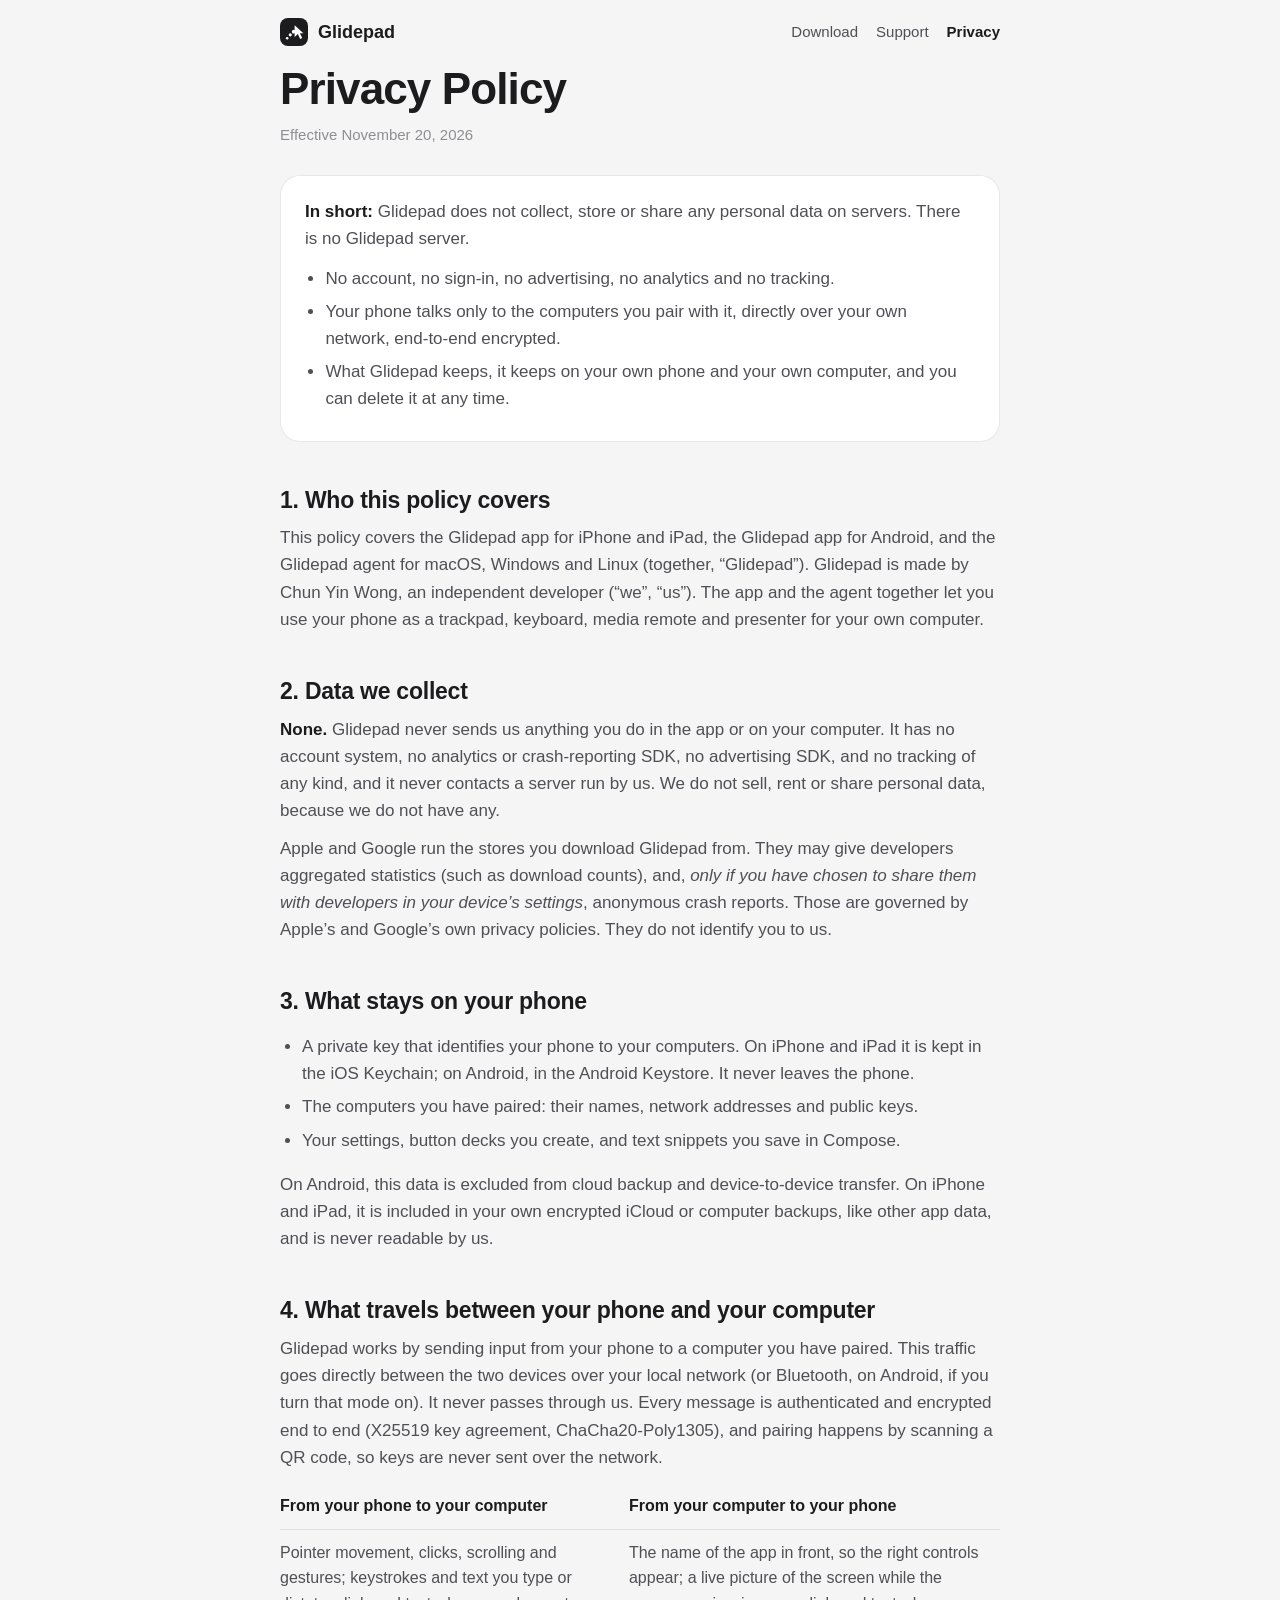
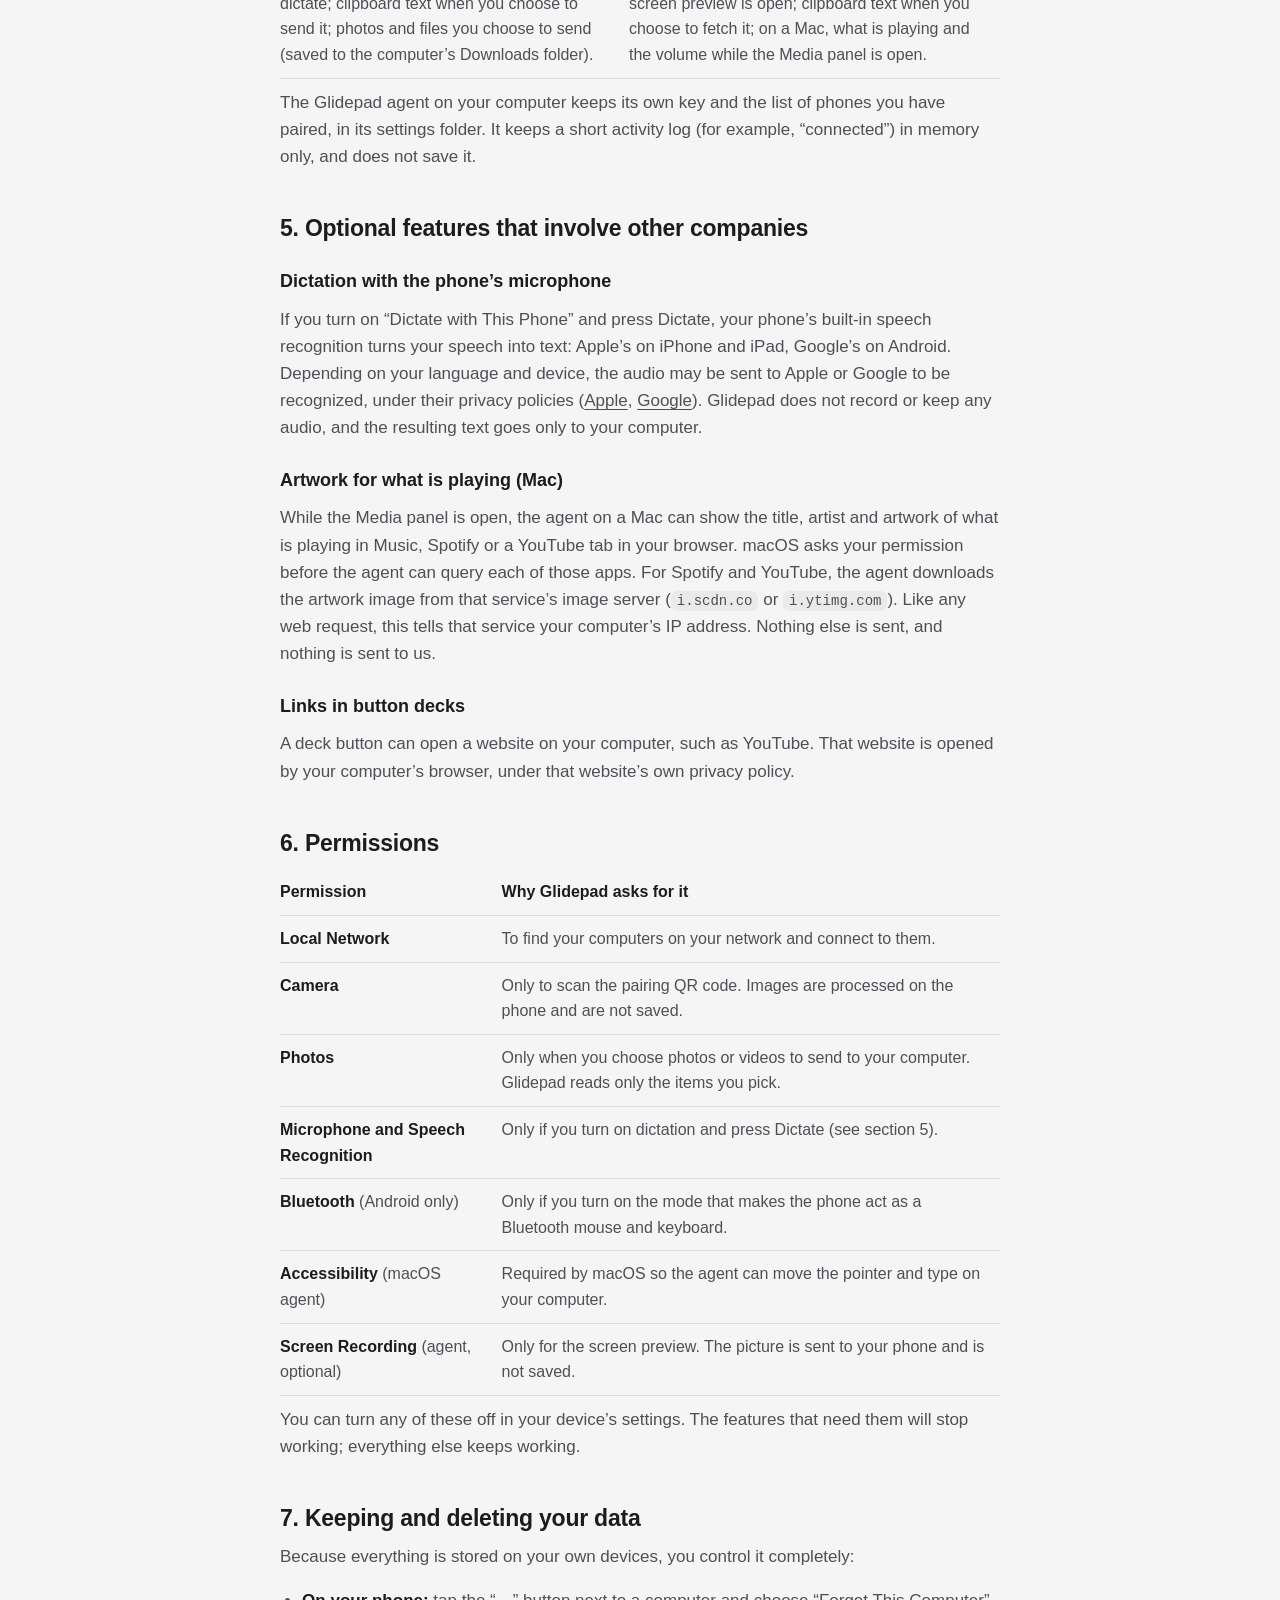
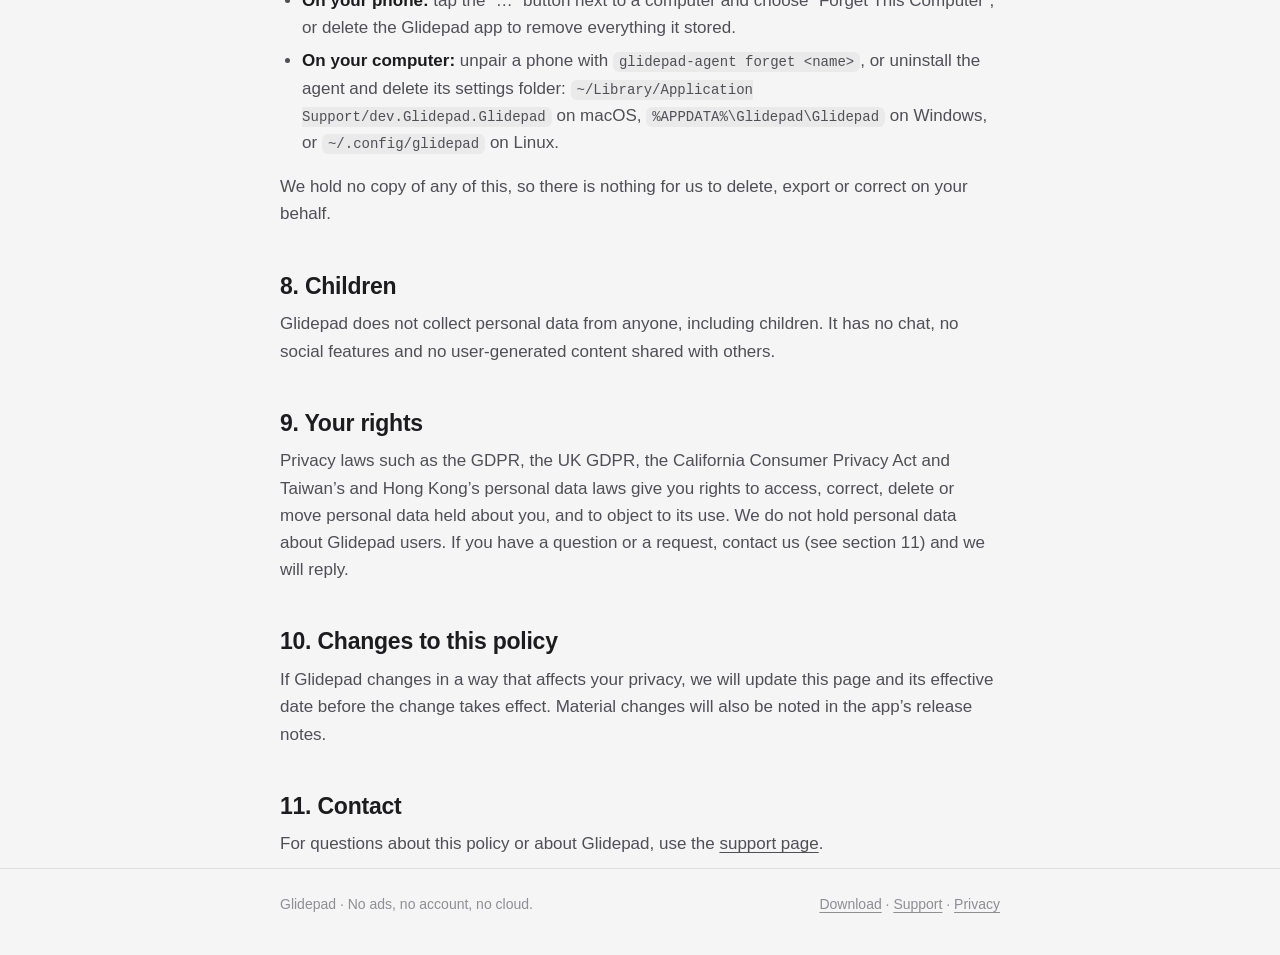
==== privacy/index.html @ 7b3f83d9 "Glidepad website: download, support and privacy pages Co-Authored-By: Claude Opus 5.5 <noreply@anthr" ====
<!doctype html>
<html lang="en">
<head>
<meta charset="utf-8">
<meta name="viewport" content="width=device-width, initial-scale=1">
<title>Glidepad Privacy Policy</title>
<meta name="description" content="Glidepad collects no personal data. This policy explains what stays on your devices, what travels between your phone and your own computer, and the few optional services involved.">
<meta name="color-scheme" content="light dark">
<link rel="icon" href="data:image/svg+xml,%3Csvg xmlns='http://www.w3.org/2000/svg' viewBox='0 0 40 40'%3E%3Crect width='40' height='40' rx='10' fill='%231c1c1e'/%3E%3Cg fill='%23fff' transform='translate(4 4)'%3E%3Ccircle cx='5' cy='26' r='2'/%3E%3Ccircle cx='10' cy='20.5' r='2.5'/%3E%3Ccircle cx='15.5' cy='15.5' r='3'/%3E%3Cpath d='M17 5v19l5.1-4.9 3.8 8 3.2-1.5-3.6-7.8H31z'/%3E%3C/g%3E%3C/svg%3E">
<link rel="stylesheet" href="../assets/doc.css">
</head>
<body>
<div class="wrap">
  <header>
    <a class="brand" href="../"><span class="mark" aria-hidden="true"><svg width="20" height="20" viewBox="0 0 32 32" fill="currentColor"><circle cx="5" cy="26" r="2"/><circle cx="10" cy="20.5" r="2.5"/><circle cx="15.5" cy="15.5" r="3"/><path d="M17 5v19l5.1-4.9 3.8 8 3.2-1.5-3.6-7.8H31z"/></svg></span>Glidepad</a>
    <nav aria-label="Site">
      <a href="../">Download</a>
      <a href="../support/">Support</a>
      <a href="./" aria-current="page">Privacy</a>
    </nav>
  </header>
</div>

<main class="wrap">
  <h1>Privacy Policy</h1>
  <p class="meta">Effective November 20, 2026</p>

  <div class="summary">
    <p><strong>In short:</strong> Glidepad does not collect, store or share any personal data on servers. There is no Glidepad server.</p>
    <ul>
      <li>No account, no sign-in, no advertising, no analytics and no tracking.</li>
      <li>Your phone talks only to the computers you pair with it, directly over your own network, end-to-end encrypted.</li>
      <li>What Glidepad keeps, it keeps on your own phone and your own computer, and you can delete it at any time.</li>
    </ul>
  </div>

  <h2>1. Who this policy covers</h2>
  <p>This policy covers the Glidepad app for iPhone and iPad, the Glidepad app for Android, and the Glidepad agent for macOS, Windows and Linux (together, “Glidepad”). Glidepad is made by Chun Yin Wong, an independent developer (“we”, “us”). The app and the agent together let you use your phone as a trackpad, keyboard, media remote and presenter for your own computer.</p>

  <h2>2. Data we collect</h2>
  <p><strong>None.</strong> Glidepad never sends us anything you do in the app or on your computer. It has no account system, no analytics or crash-reporting SDK, no advertising SDK, and no tracking of any kind, and it never contacts a server run by us. We do not sell, rent or share personal data, because we do not have any.</p>
  <p>Apple and Google run the stores you download Glidepad from. They may give developers aggregated statistics (such as download counts), and, <em>only if you have chosen to share them with developers in your device’s settings</em>, anonymous crash reports. Those are governed by Apple’s and Google’s own privacy policies. They do not identify you to us.</p>

  <h2>3. What stays on your phone</h2>
  <ul>
    <li>A private key that identifies your phone to your computers. On iPhone and iPad it is kept in the iOS Keychain; on Android, in the Android Keystore. It never leaves the phone.</li>
    <li>The computers you have paired: their names, network addresses and public keys.</li>
    <li>Your settings, button decks you create, and text snippets you save in Compose.</li>
  </ul>
  <p>On Android, this data is excluded from cloud backup and device-to-device transfer. On iPhone and iPad, it is included in your own encrypted iCloud or computer backups, like other app data, and is never readable by us.</p>

  <h2>4. What travels between your phone and your computer</h2>
  <p>Glidepad works by sending input from your phone to a computer you have paired. This traffic goes directly between the two devices over your local network (or Bluetooth, on Android, if you turn that mode on). It never passes through us. Every message is authenticated and encrypted end to end (X25519 key agreement, ChaCha20-Poly1305), and pairing happens by scanning a QR code, so keys are never sent over the network.</p>
  <table class="table">
    <thead><tr><th>From your phone to your computer</th><th>From your computer to your phone</th></tr></thead>
    <tbody>
      <tr>
        <td>Pointer movement, clicks, scrolling and gestures; keystrokes and text you type or dictate; clipboard text when you choose to send it; photos and files you choose to send (saved to the computer’s Downloads folder).</td>
        <td>The name of the app in front, so the right controls appear; a live picture of the screen while the screen preview is open; clipboard text when you choose to fetch it; on a Mac, what is playing and the volume while the Media panel is open.</td>
      </tr>
    </tbody>
  </table>
  <p>The Glidepad agent on your computer keeps its own key and the list of phones you have paired, in its settings folder. It keeps a short activity log (for example, “connected”) in memory only, and does not save it.</p>

  <h2>5. Optional features that involve other companies</h2>
  <h3>Dictation with the phone’s microphone</h3>
  <p>If you turn on “Dictate with This Phone” and press Dictate, your phone’s built-in speech recognition turns your speech into text: Apple’s on iPhone and iPad, Google’s on Android. Depending on your language and device, the audio may be sent to Apple or Google to be recognized, under their privacy policies (<a href="https://www.apple.com/legal/privacy/">Apple</a>, <a href="https://policies.google.com/privacy">Google</a>). Glidepad does not record or keep any audio, and the resulting text goes only to your computer.</p>
  <h3>Artwork for what is playing (Mac)</h3>
  <p>While the Media panel is open, the agent on a Mac can show the title, artist and artwork of what is playing in Music, Spotify or a YouTube tab in your browser. macOS asks your permission before the agent can query each of those apps. For Spotify and YouTube, the agent downloads the artwork image from that service’s image server (<code>i.scdn.co</code> or <code>i.ytimg.com</code>). Like any web request, this tells that service your computer’s IP address. Nothing else is sent, and nothing is sent to us.</p>
  <h3>Links in button decks</h3>
  <p>A deck button can open a website on your computer, such as YouTube. That website is opened by your computer’s browser, under that website’s own privacy policy.</p>

  <h2>6. Permissions</h2>
  <table class="table">
    <thead><tr><th>Permission</th><th>Why Glidepad asks for it</th></tr></thead>
    <tbody>
      <tr><td><b>Local Network</b></td><td>To find your computers on your network and connect to them.</td></tr>
      <tr><td><b>Camera</b></td><td>Only to scan the pairing QR code. Images are processed on the phone and are not saved.</td></tr>
      <tr><td><b>Photos</b></td><td>Only when you choose photos or videos to send to your computer. Glidepad reads only the items you pick.</td></tr>
      <tr><td><b>Microphone and Speech Recognition</b></td><td>Only if you turn on dictation and press Dictate (see section 5).</td></tr>
      <tr><td><b>Bluetooth</b> (Android only)</td><td>Only if you turn on the mode that makes the phone act as a Bluetooth mouse and keyboard.</td></tr>
      <tr><td><b>Accessibility</b> (macOS agent)</td><td>Required by macOS so the agent can move the pointer and type on your computer.</td></tr>
      <tr><td><b>Screen Recording</b> (agent, optional)</td><td>Only for the screen preview. The picture is sent to your phone and is not saved.</td></tr>
    </tbody>
  </table>
  <p>You can turn any of these off in your device’s settings. The features that need them will stop working; everything else keeps working.</p>

  <h2>7. Keeping and deleting your data</h2>
  <p>Because everything is stored on your own devices, you control it completely:</p>
  <ul>
    <li><b>On your phone:</b> tap the “…” button next to a computer and choose “Forget This Computer”, or delete the Glidepad app to remove everything it stored.</li>
    <li><b>On your computer:</b> unpair a phone with <code>glidepad-agent forget &lt;name&gt;</code>, or uninstall the agent and delete its settings folder: <code>~/Library/Application Support/dev.Glidepad.Glidepad</code> on macOS, <code>%APPDATA%\Glidepad\Glidepad</code> on Windows, or <code>~/.config/glidepad</code> on Linux.</li>
  </ul>
  <p>We hold no copy of any of this, so there is nothing for us to delete, export or correct on your behalf.</p>

  <h2>8. Children</h2>
  <p>Glidepad does not collect personal data from anyone, including children. It has no chat, no social features and no user-generated content shared with others.</p>

  <h2>9. Your rights</h2>
  <p>Privacy laws such as the GDPR, the UK GDPR, the California Consumer Privacy Act and Taiwan’s and Hong Kong’s personal data laws give you rights to access, correct, delete or move personal data held about you, and to object to its use. We do not hold personal data about Glidepad users. If you have a question or a request, contact us (see section 11) and we will reply.</p>

  <h2>10. Changes to this policy</h2>
  <p>If Glidepad changes in a way that affects your privacy, we will update this page and its effective date before the change takes effect. Material changes will also be noted in the app’s release notes.</p>

  <h2>11. Contact</h2>
  <p>For questions about this policy or about Glidepad, use the <a href="../support/">support page</a>.</p>
</main>

<footer>
  <div class="wrap">
    <span>Glidepad · No ads, no account, no cloud.</span>
    <span><a href="../">Download</a> · <a href="../support/">Support</a> · <a href="./">Privacy</a></span>
  </div>
</footer>
</body>
</html>
---- assets/doc.css ----
:root {
  --bg: #f5f5f6; --surface: #ffffff; --ink: #1c1c1e; --ink-2: #4f4f55; --ink-3: #8e8e93;
  --line: rgba(0,0,0,.09); --fill: rgba(0,0,0,.045); --accent: #1c1c1e; --on-accent: #ffffff;
}
@media (prefers-color-scheme: dark) {
  :root {
    --bg: #0b0b0c; --surface: #17171a; --ink: #f4f4f5; --ink-2: #b4b4bb; --ink-3: #77777e;
    --line: rgba(255,255,255,.11); --fill: rgba(255,255,255,.07); --accent: #f4f4f5; --on-accent: #111113;
  }
}
* { box-sizing: border-box; }
html { -webkit-text-size-adjust: 100%; }
body {
  margin: 0; background: var(--bg); color: var(--ink);
  font: 17px/1.6 -apple-system, BlinkMacSystemFont, "SF Pro Text", "Segoe UI", Roboto, sans-serif;
  -webkit-font-smoothing: antialiased;
}
a { color: inherit; text-underline-offset: 3px; }
.wrap { max-width: 760px; margin: 0 auto; padding: 0 20px; }
header { display: flex; align-items: center; justify-content: space-between; gap: 16px; padding: 18px 0; }
.brand { display: flex; align-items: center; gap: 10px; font-weight: 650; font-size: 18px; text-decoration: none; }
.mark { width: 28px; height: 28px; border-radius: 8px; background: var(--accent); color: var(--on-accent); display: grid; place-items: center; }
nav { display: flex; gap: 18px; font-size: 15px; color: var(--ink-2); }
nav a { text-decoration: none; }
nav a[aria-current="page"] { color: var(--ink); font-weight: 600; }
main { padding: 28px 0 64px; }
h1 { font-size: clamp(32px, 5vw, 44px); line-height: 1.1; letter-spacing: -.02em; margin: 0; }
.meta { margin-top: 10px; color: var(--ink-3); font-size: 15px; }
.summary { margin-top: 28px; background: var(--surface); border: 1px solid var(--line); border-radius: 20px; padding: 22px 24px; }
.summary p { margin: 0; }
.summary ul { margin: 12px 0 0; padding-left: 1.2em; }
h2 { font-size: 23px; letter-spacing: -.01em; margin: 44px 0 10px; line-height: 1.25; }
h3 { font-size: 18px; margin: 24px 0 6px; }
p, li { color: var(--ink-2); }
p { margin: 10px 0; }
ul, ol { padding-left: 1.3em; }
li { margin: 6px 0; }
strong, b { color: var(--ink); }
.table { width: 100%; border-collapse: collapse; margin-top: 12px; font-size: 16px; }
.table th, .table td { text-align: left; vertical-align: top; padding: 10px 12px 10px 0; border-bottom: 1px solid var(--line); }
.table th { color: var(--ink); font-weight: 600; }
.table td { color: var(--ink-2); }
code { font: 14px ui-monospace, "SF Mono", Menlo, Consolas, monospace; background: var(--fill); border-radius: 6px; padding: 2px 6px; overflow-wrap: anywhere; }
.card { background: var(--surface); border: 1px solid var(--line); border-radius: 20px; padding: 20px 22px; margin-top: 14px; }
.card h3 { margin-top: 0; }
.btn { display: inline-flex; align-items: center; min-height: 48px; padding: 0 22px; border-radius: 999px; background: var(--accent); color: var(--on-accent); font-weight: 600; text-decoration: none; margin-top: 8px; }
footer { border-top: 1px solid var(--line); padding: 24px 0 40px; color: var(--ink-3); font-size: 14px; }
footer .wrap { display: flex; flex-wrap: wrap; gap: 8px 20px; justify-content: space-between; }
@media (max-width: 560px) {
  .table, .table tbody, .table tr, .table td, .table th { display: block; width: 100%; }
  .table thead { display: none; }
  .table tr { border-bottom: 1px solid var(--line); padding: 8px 0; }
  .table td, .table th { border: 0; padding: 2px 0; }
  nav { gap: 14px; }
}
:focus-visible { outline: 2px solid var(--ink); outline-offset: 3px; }
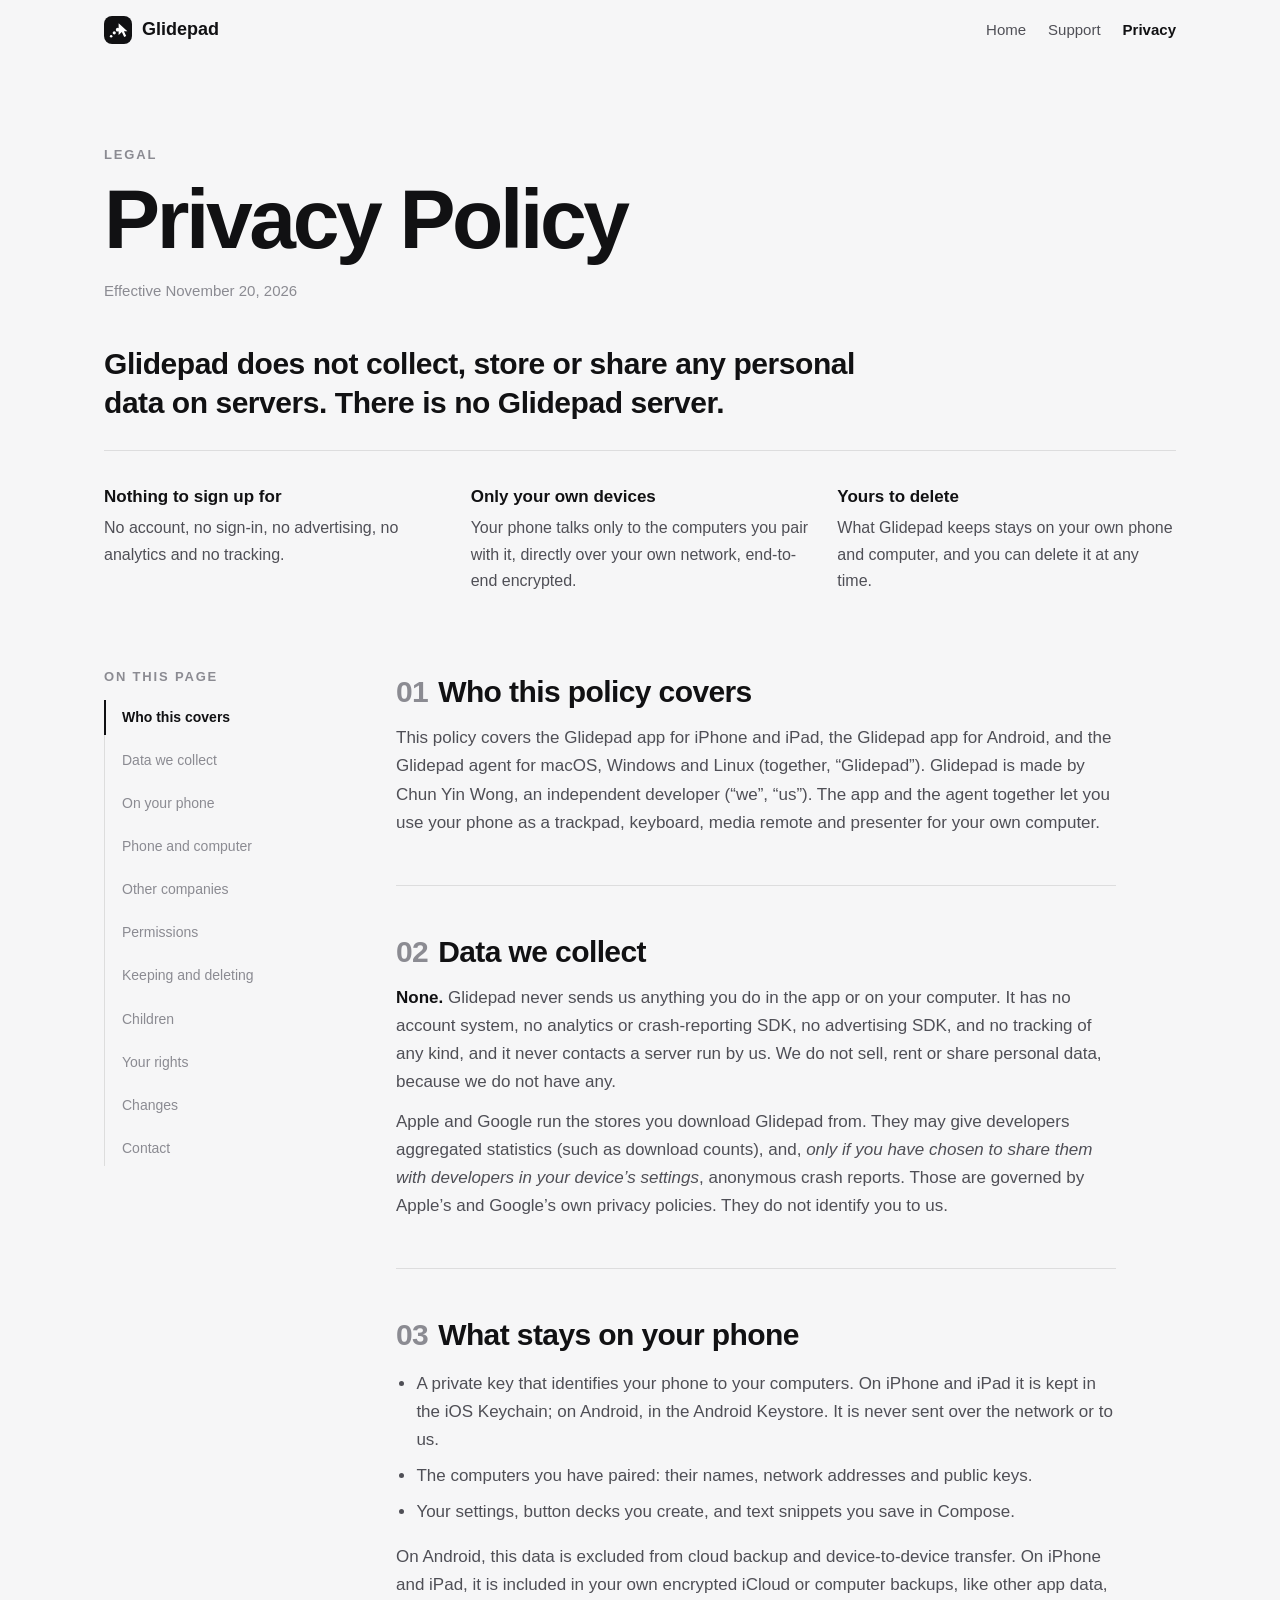
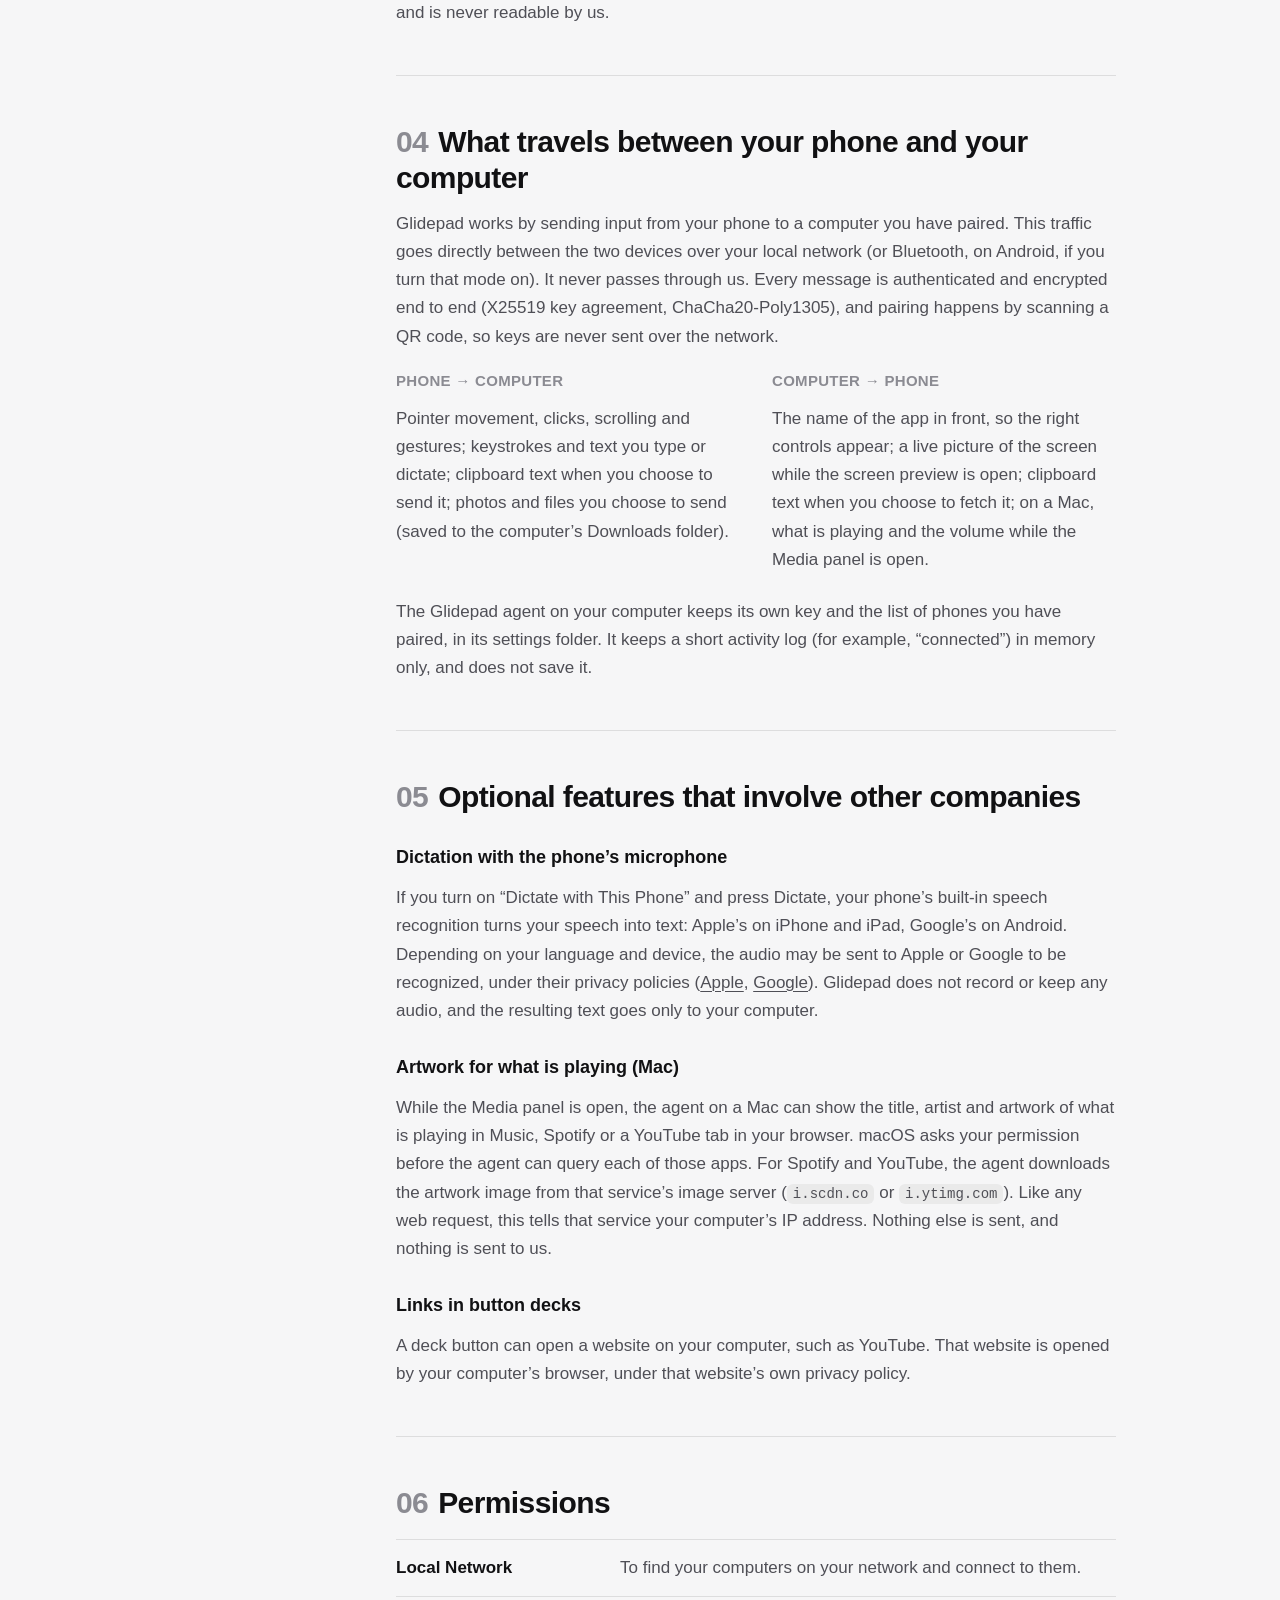
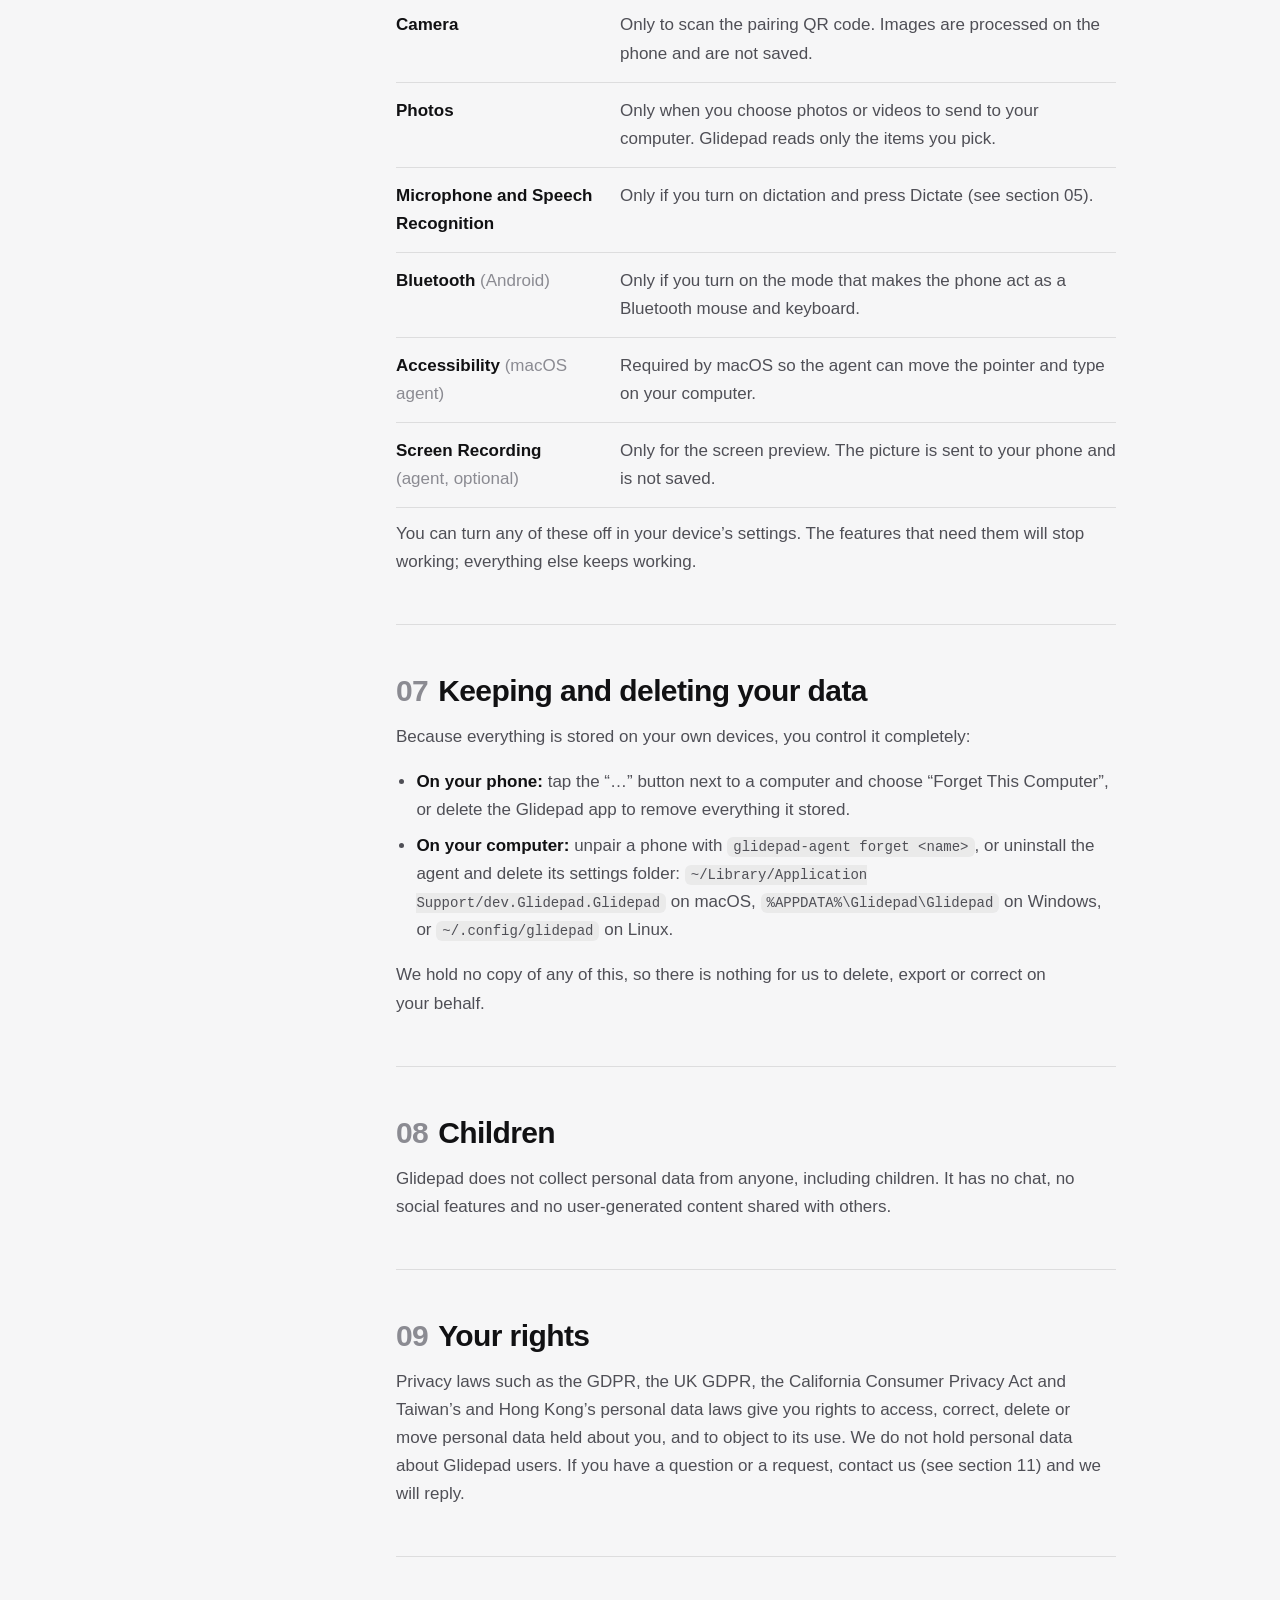
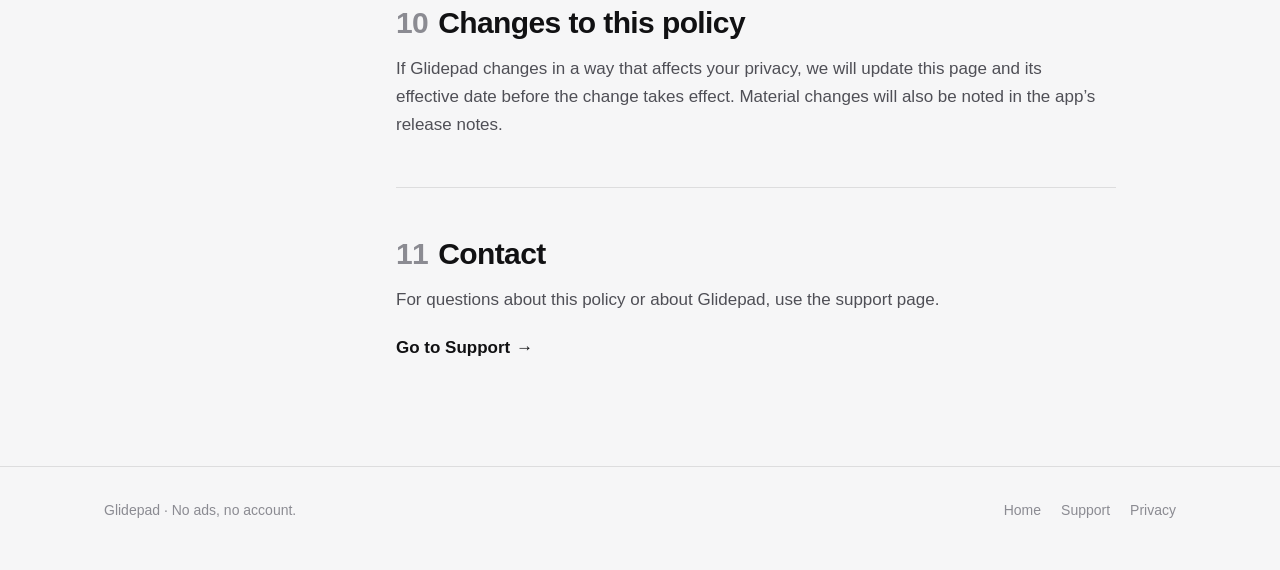
==== commit 087e45c8: "Redesign: scroll story, frameless layout, better help - Home: the phone rises and tilts as the hero " ====
--- a/privacy/index.html
+++ b/privacy/index.html
@@ -8,108 +8,153 @@
 <meta name="color-scheme" content="light dark">
 <link rel="icon" href="data:image/svg+xml,%3Csvg xmlns='http://www.w3.org/2000/svg' viewBox='0 0 40 40'%3E%3Crect width='40' height='40' rx='10' fill='%231c1c1e'/%3E%3Cg fill='%23fff' transform='translate(4 4)'%3E%3Ccircle cx='5' cy='26' r='2'/%3E%3Ccircle cx='10' cy='20.5' r='2.5'/%3E%3Ccircle cx='15.5' cy='15.5' r='3'/%3E%3Cpath d='M17 5v19l5.1-4.9 3.8 8 3.2-1.5-3.6-7.8H31z'/%3E%3C/g%3E%3C/svg%3E">
 <link rel="stylesheet" href="../assets/doc.css">
+<script>document.documentElement.classList.add('js')</script>
+<script src="../assets/doc.js" defer></script>
 </head>
 <body>
-<div class="wrap">
-  <header>
+<header class="top">
+  <div class="wrap">
     <a class="brand" href="../"><span class="mark" aria-hidden="true"><svg width="20" height="20" viewBox="0 0 32 32" fill="currentColor"><circle cx="5" cy="26" r="2"/><circle cx="10" cy="20.5" r="2.5"/><circle cx="15.5" cy="15.5" r="3"/><path d="M17 5v19l5.1-4.9 3.8 8 3.2-1.5-3.6-7.8H31z"/></svg></span>Glidepad</a>
     <nav aria-label="Site">
-      <a href="../">Download</a>
+      <a href="../">Home</a>
       <a href="../support/">Support</a>
       <a href="./" aria-current="page">Privacy</a>
     </nav>
-  </header>
-</div>
+  </div>
+  <span class="progress" aria-hidden="true"></span>
+</header>
 
 <main class="wrap">
-  <h1>Privacy Policy</h1>
-  <p class="meta">Effective November 20, 2026</p>
-
-  <div class="summary">
-    <p><strong>In short:</strong> Glidepad does not collect, store or share any personal data on servers. There is no Glidepad server.</p>
-    <ul>
-      <li>No account, no sign-in, no advertising, no analytics and no tracking.</li>
-      <li>Your phone talks only to the computers you pair with it, directly over your own network, end-to-end encrypted.</li>
-      <li>What Glidepad keeps, it keeps on your own phone and your own computer, and you can delete it at any time.</li>
+  <div class="head">
+    <p class="kicker reveal">Legal</p>
+    <h1 class="reveal" style="--d:.06s">Privacy Policy</h1>
+    <p class="meta reveal" style="--d:.12s">Effective November 20, 2026</p>
+    <p class="lead reveal" style="--d:.18s">Glidepad does not collect, store or share any personal data on servers. There is no Glidepad server.</p>
+    <ul class="points reveal" style="--d:.24s">
+      <li><b>Nothing to sign up for</b>No account, no sign-in, no advertising, no analytics and no tracking.</li>
+      <li><b>Only your own devices</b>Your phone talks only to the computers you pair with it, directly over your own network, end-to-end encrypted.</li>
+      <li><b>Yours to delete</b>What Glidepad keeps stays on your own phone and computer, and you can delete it at any time.</li>
     </ul>
   </div>
 
-  <h2>1. Who this policy covers</h2>
-  <p>This policy covers the Glidepad app for iPhone and iPad, the Glidepad app for Android, and the Glidepad agent for macOS, Windows and Linux (together, “Glidepad”). Glidepad is made by Chun Yin Wong, an independent developer (“we”, “us”). The app and the agent together let you use your phone as a trackpad, keyboard, media remote and presenter for your own computer.</p>
+  <div class="layout">
+    <nav class="toc" aria-label="On this page">
+      <p class="kicker">On this page</p>
+      <ol>
+        <li><a href="#scope">Who this covers</a></li>
+        <li><a href="#collect">Data we collect</a></li>
+        <li><a href="#phone">On your phone</a></li>
+        <li><a href="#between">Phone and computer</a></li>
+        <li><a href="#others">Other companies</a></li>
+        <li><a href="#permissions">Permissions</a></li>
+        <li><a href="#delete">Keeping and deleting</a></li>
+        <li><a href="#children">Children</a></li>
+        <li><a href="#rights">Your rights</a></li>
+        <li><a href="#changes">Changes</a></li>
+        <li><a href="#contact">Contact</a></li>
+      </ol>
+    </nav>
 
-  <h2>2. Data we collect</h2>
-  <p><strong>None.</strong> Glidepad never sends us anything you do in the app or on your computer. It has no account system, no analytics or crash-reporting SDK, no advertising SDK, and no tracking of any kind, and it never contacts a server run by us. We do not sell, rent or share personal data, because we do not have any.</p>
-  <p>Apple and Google run the stores you download Glidepad from. They may give developers aggregated statistics (such as download counts), and, <em>only if you have chosen to share them with developers in your device’s settings</em>, anonymous crash reports. Those are governed by Apple’s and Google’s own privacy policies. They do not identify you to us.</p>
+    <article>
+      <section id="scope">
+        <h2><span class="n">01</span>Who this policy covers</h2>
+        <p>This policy covers the Glidepad app for iPhone and iPad, the Glidepad app for Android, and the Glidepad agent for macOS, Windows and Linux (together, “Glidepad”). Glidepad is made by Chun Yin Wong, an independent developer (“we”, “us”). The app and the agent together let you use your phone as a trackpad, keyboard, media remote and presenter for your own computer.</p>
+      </section>
 
-  <h2>3. What stays on your phone</h2>
-  <ul>
-    <li>A private key that identifies your phone to your computers. On iPhone and iPad it is kept in the iOS Keychain; on Android, in the Android Keystore. It never leaves the phone.</li>
-    <li>The computers you have paired: their names, network addresses and public keys.</li>
-    <li>Your settings, button decks you create, and text snippets you save in Compose.</li>
-  </ul>
-  <p>On Android, this data is excluded from cloud backup and device-to-device transfer. On iPhone and iPad, it is included in your own encrypted iCloud or computer backups, like other app data, and is never readable by us.</p>
+      <section id="collect">
+        <h2><span class="n">02</span>Data we collect</h2>
+        <p><strong>None.</strong> Glidepad never sends us anything you do in the app or on your computer. It has no account system, no analytics or crash-reporting SDK, no advertising SDK, and no tracking of any kind, and it never contacts a server run by us. We do not sell, rent or share personal data, because we do not have any.</p>
+        <p>Apple and Google run the stores you download Glidepad from. They may give developers aggregated statistics (such as download counts), and, <em>only if you have chosen to share them with developers in your device’s settings</em>, anonymous crash reports. Those are governed by Apple’s and Google’s own privacy policies. They do not identify you to us.</p>
+      </section>
 
-  <h2>4. What travels between your phone and your computer</h2>
-  <p>Glidepad works by sending input from your phone to a computer you have paired. This traffic goes directly between the two devices over your local network (or Bluetooth, on Android, if you turn that mode on). It never passes through us. Every message is authenticated and encrypted end to end (X25519 key agreement, ChaCha20-Poly1305), and pairing happens by scanning a QR code, so keys are never sent over the network.</p>
-  <table class="table">
-    <thead><tr><th>From your phone to your computer</th><th>From your computer to your phone</th></tr></thead>
-    <tbody>
-      <tr>
-        <td>Pointer movement, clicks, scrolling and gestures; keystrokes and text you type or dictate; clipboard text when you choose to send it; photos and files you choose to send (saved to the computer’s Downloads folder).</td>
-        <td>The name of the app in front, so the right controls appear; a live picture of the screen while the screen preview is open; clipboard text when you choose to fetch it; on a Mac, what is playing and the volume while the Media panel is open.</td>
-      </tr>
-    </tbody>
-  </table>
-  <p>The Glidepad agent on your computer keeps its own key and the list of phones you have paired, in its settings folder. It keeps a short activity log (for example, “connected”) in memory only, and does not save it.</p>
+      <section id="phone">
+        <h2><span class="n">03</span>What stays on your phone</h2>
+        <ul>
+          <li>A private key that identifies your phone to your computers. On iPhone and iPad it is kept in the iOS Keychain; on Android, in the Android Keystore. It is never sent over the network or to us.</li>
+          <li>The computers you have paired: their names, network addresses and public keys.</li>
+          <li>Your settings, button decks you create, and text snippets you save in Compose.</li>
+        </ul>
+        <p>On Android, this data is excluded from cloud backup and device-to-device transfer. On iPhone and iPad, it is included in your own encrypted iCloud or computer backups, like other app data, and is never readable by us.</p>
+      </section>
 
-  <h2>5. Optional features that involve other companies</h2>
-  <h3>Dictation with the phone’s microphone</h3>
-  <p>If you turn on “Dictate with This Phone” and press Dictate, your phone’s built-in speech recognition turns your speech into text: Apple’s on iPhone and iPad, Google’s on Android. Depending on your language and device, the audio may be sent to Apple or Google to be recognized, under their privacy policies (<a href="https://www.apple.com/legal/privacy/">Apple</a>, <a href="https://policies.google.com/privacy">Google</a>). Glidepad does not record or keep any audio, and the resulting text goes only to your computer.</p>
-  <h3>Artwork for what is playing (Mac)</h3>
-  <p>While the Media panel is open, the agent on a Mac can show the title, artist and artwork of what is playing in Music, Spotify or a YouTube tab in your browser. macOS asks your permission before the agent can query each of those apps. For Spotify and YouTube, the agent downloads the artwork image from that service’s image server (<code>i.scdn.co</code> or <code>i.ytimg.com</code>). Like any web request, this tells that service your computer’s IP address. Nothing else is sent, and nothing is sent to us.</p>
-  <h3>Links in button decks</h3>
-  <p>A deck button can open a website on your computer, such as YouTube. That website is opened by your computer’s browser, under that website’s own privacy policy.</p>
+      <section id="between">
+        <h2><span class="n">04</span>What travels between your phone and your computer</h2>
+        <p>Glidepad works by sending input from your phone to a computer you have paired. This traffic goes directly between the two devices over your local network (or Bluetooth, on Android, if you turn that mode on). It never passes through us. Every message is authenticated and encrypted end to end (X25519 key agreement, ChaCha20-Poly1305), and pairing happens by scanning a QR code, so keys are never sent over the network.</p>
+        <div class="split">
+          <div>
+            <h3>Phone → computer</h3>
+            <p>Pointer movement, clicks, scrolling and gestures; keystrokes and text you type or dictate; clipboard text when you choose to send it; photos and files you choose to send (saved to the computer’s Downloads folder).</p>
+          </div>
+          <div>
+            <h3>Computer → phone</h3>
+            <p>The name of the app in front, so the right controls appear; a live picture of the screen while the screen preview is open; clipboard text when you choose to fetch it; on a Mac, what is playing and the volume while the Media panel is open.</p>
+          </div>
+        </div>
+        <p>The Glidepad agent on your computer keeps its own key and the list of phones you have paired, in its settings folder. It keeps a short activity log (for example, “connected”) in memory only, and does not save it.</p>
+      </section>
 
-  <h2>6. Permissions</h2>
-  <table class="table">
-    <thead><tr><th>Permission</th><th>Why Glidepad asks for it</th></tr></thead>
-    <tbody>
-      <tr><td><b>Local Network</b></td><td>To find your computers on your network and connect to them.</td></tr>
-      <tr><td><b>Camera</b></td><td>Only to scan the pairing QR code. Images are processed on the phone and are not saved.</td></tr>
-      <tr><td><b>Photos</b></td><td>Only when you choose photos or videos to send to your computer. Glidepad reads only the items you pick.</td></tr>
-      <tr><td><b>Microphone and Speech Recognition</b></td><td>Only if you turn on dictation and press Dictate (see section 5).</td></tr>
-      <tr><td><b>Bluetooth</b> (Android only)</td><td>Only if you turn on the mode that makes the phone act as a Bluetooth mouse and keyboard.</td></tr>
-      <tr><td><b>Accessibility</b> (macOS agent)</td><td>Required by macOS so the agent can move the pointer and type on your computer.</td></tr>
-      <tr><td><b>Screen Recording</b> (agent, optional)</td><td>Only for the screen preview. The picture is sent to your phone and is not saved.</td></tr>
-    </tbody>
-  </table>
-  <p>You can turn any of these off in your device’s settings. The features that need them will stop working; everything else keeps working.</p>
+      <section id="others">
+        <h2><span class="n">05</span>Optional features that involve other companies</h2>
+        <h3>Dictation with the phone’s microphone</h3>
+        <p>If you turn on “Dictate with This Phone” and press Dictate, your phone’s built-in speech recognition turns your speech into text: Apple’s on iPhone and iPad, Google’s on Android. Depending on your language and device, the audio may be sent to Apple or Google to be recognized, under their privacy policies (<a href="https://www.apple.com/legal/privacy/">Apple</a>, <a href="https://policies.google.com/privacy">Google</a>). Glidepad does not record or keep any audio, and the resulting text goes only to your computer.</p>
+        <h3>Artwork for what is playing (Mac)</h3>
+        <p>While the Media panel is open, the agent on a Mac can show the title, artist and artwork of what is playing in Music, Spotify or a YouTube tab in your browser. macOS asks your permission before the agent can query each of those apps. For Spotify and YouTube, the agent downloads the artwork image from that service’s image server (<code>i.scdn.co</code> or <code>i.ytimg.com</code>). Like any web request, this tells that service your computer’s IP address. Nothing else is sent, and nothing is sent to us.</p>
+        <h3>Links in button decks</h3>
+        <p>A deck button can open a website on your computer, such as YouTube. That website is opened by your computer’s browser, under that website’s own privacy policy.</p>
+      </section>
 
-  <h2>7. Keeping and deleting your data</h2>
-  <p>Because everything is stored on your own devices, you control it completely:</p>
-  <ul>
-    <li><b>On your phone:</b> tap the “…” button next to a computer and choose “Forget This Computer”, or delete the Glidepad app to remove everything it stored.</li>
-    <li><b>On your computer:</b> unpair a phone with <code>glidepad-agent forget &lt;name&gt;</code>, or uninstall the agent and delete its settings folder: <code>~/Library/Application Support/dev.Glidepad.Glidepad</code> on macOS, <code>%APPDATA%\Glidepad\Glidepad</code> on Windows, or <code>~/.config/glidepad</code> on Linux.</li>
-  </ul>
-  <p>We hold no copy of any of this, so there is nothing for us to delete, export or correct on your behalf.</p>
+      <section id="permissions">
+        <h2><span class="n">06</span>Permissions</h2>
+        <dl class="rows">
+          <div><dt>Local Network</dt><dd>To find your computers on your network and connect to them.</dd></div>
+          <div><dt>Camera</dt><dd>Only to scan the pairing QR code. Images are processed on the phone and are not saved.</dd></div>
+          <div><dt>Photos</dt><dd>Only when you choose photos or videos to send to your computer. Glidepad reads only the items you pick.</dd></div>
+          <div><dt>Microphone and Speech Recognition</dt><dd>Only if you turn on dictation and press Dictate (see section 05).</dd></div>
+          <div><dt>Bluetooth <span style="font-weight:400;color:var(--ink-3)">(Android)</span></dt><dd>Only if you turn on the mode that makes the phone act as a Bluetooth mouse and keyboard.</dd></div>
+          <div><dt>Accessibility <span style="font-weight:400;color:var(--ink-3)">(macOS agent)</span></dt><dd>Required by macOS so the agent can move the pointer and type on your computer.</dd></div>
+          <div><dt>Screen Recording <span style="font-weight:400;color:var(--ink-3)">(agent, optional)</span></dt><dd>Only for the screen preview. The picture is sent to your phone and is not saved.</dd></div>
+        </dl>
+        <p>You can turn any of these off in your device’s settings. The features that need them will stop working; everything else keeps working.</p>
+      </section>
 
-  <h2>8. Children</h2>
-  <p>Glidepad does not collect personal data from anyone, including children. It has no chat, no social features and no user-generated content shared with others.</p>
+      <section id="delete">
+        <h2><span class="n">07</span>Keeping and deleting your data</h2>
+        <p>Because everything is stored on your own devices, you control it completely:</p>
+        <ul>
+          <li><b>On your phone:</b> tap the “…” button next to a computer and choose “Forget This Computer”, or delete the Glidepad app to remove everything it stored.</li>
+          <li><b>On your computer:</b> unpair a phone with <code>glidepad-agent forget &lt;name&gt;</code>, or uninstall the agent and delete its settings folder: <code>~/Library/Application Support/dev.Glidepad.Glidepad</code> on macOS, <code>%APPDATA%\Glidepad\Glidepad</code> on Windows, or <code>~/.config/glidepad</code> on Linux.</li>
+        </ul>
+        <p>We hold no copy of any of this, so there is nothing for us to delete, export or correct on your behalf.</p>
+      </section>
 
-  <h2>9. Your rights</h2>
-  <p>Privacy laws such as the GDPR, the UK GDPR, the California Consumer Privacy Act and Taiwan’s and Hong Kong’s personal data laws give you rights to access, correct, delete or move personal data held about you, and to object to its use. We do not hold personal data about Glidepad users. If you have a question or a request, contact us (see section 11) and we will reply.</p>
+      <section id="children">
+        <h2><span class="n">08</span>Children</h2>
+        <p>Glidepad does not collect personal data from anyone, including children. It has no chat, no social features and no user-generated content shared with others.</p>
+      </section>
 
-  <h2>10. Changes to this policy</h2>
-  <p>If Glidepad changes in a way that affects your privacy, we will update this page and its effective date before the change takes effect. Material changes will also be noted in the app’s release notes.</p>
+      <section id="rights">
+        <h2><span class="n">09</span>Your rights</h2>
+        <p>Privacy laws such as the GDPR, the UK GDPR, the California Consumer Privacy Act and Taiwan’s and Hong Kong’s personal data laws give you rights to access, correct, delete or move personal data held about you, and to object to its use. We do not hold personal data about Glidepad users. If you have a question or a request, contact us (see section 11) and we will reply.</p>
+      </section>
 
-  <h2>11. Contact</h2>
-  <p>For questions about this policy or about Glidepad, use the <a href="../support/">support page</a>.</p>
+      <section id="changes">
+        <h2><span class="n">10</span>Changes to this policy</h2>
+        <p>If Glidepad changes in a way that affects your privacy, we will update this page and its effective date before the change takes effect. Material changes will also be noted in the app’s release notes.</p>
+      </section>
+
+      <section id="contact">
+        <h2><span class="n">11</span>Contact</h2>
+        <p>For questions about this policy or about Glidepad, use the support page.</p>
+        <a class="link" href="../support/">Go to Support</a>
+      </section>
+    </article>
+  </div>
 </main>
 
 <footer>
   <div class="wrap">
-    <span>Glidepad · No ads, no account, no cloud.</span>
-    <span><a href="../">Download</a> · <a href="../support/">Support</a> · <a href="./">Privacy</a></span>
+    <span>Glidepad · No ads, no account.</span>
+    <nav aria-label="Footer"><a href="../">Home</a><a href="../support/">Support</a><a href="./">Privacy</a></nav>
   </div>
 </footer>
 </body>
--- a/assets/doc.css
+++ b/assets/doc.css
@@ -1,56 +1,127 @@
 :root {
-  --bg: #f5f5f6; --surface: #ffffff; --ink: #1c1c1e; --ink-2: #4f4f55; --ink-3: #8e8e93;
-  --line: rgba(0,0,0,.09); --fill: rgba(0,0,0,.045); --accent: #1c1c1e; --on-accent: #ffffff;
+  --bg: #f6f6f7; --ink: #111113; --ink-2: #4f4f56; --ink-3: #8b8b92;
+  --line: rgba(0,0,0,.1); --fill: rgba(0,0,0,.05); --accent: #111113; --on-accent: #fff;
+  --blue: #0a84ff; --head: rgba(246,246,247,.72); --ease: cubic-bezier(.2,.7,.1,1);
 }
 @media (prefers-color-scheme: dark) {
   :root {
-    --bg: #0b0b0c; --surface: #17171a; --ink: #f4f4f5; --ink-2: #b4b4bb; --ink-3: #77777e;
-    --line: rgba(255,255,255,.11); --fill: rgba(255,255,255,.07); --accent: #f4f4f5; --on-accent: #111113;
+    --bg: #08080a; --ink: #f4f4f5; --ink-2: #b0b0b8; --ink-3: #6f6f77;
+    --line: rgba(255,255,255,.12); --fill: rgba(255,255,255,.07); --accent: #f4f4f5; --on-accent: #0b0b0c;
+    --head: rgba(8,8,10,.7);
   }
 }
 * { box-sizing: border-box; }
-html { -webkit-text-size-adjust: 100%; }
+html { -webkit-text-size-adjust: 100%; scroll-behavior: smooth; scroll-padding-top: 84px; }
 body {
-  margin: 0; background: var(--bg); color: var(--ink);
-  font: 17px/1.6 -apple-system, BlinkMacSystemFont, "SF Pro Text", "Segoe UI", Roboto, sans-serif;
+  margin: 0; background: var(--bg); color: var(--ink); overflow-x: clip;
+  font: 17px/1.65 -apple-system, BlinkMacSystemFont, "SF Pro Text", "Segoe UI", Roboto, sans-serif;
   -webkit-font-smoothing: antialiased;
 }
-a { color: inherit; text-underline-offset: 3px; }
-.wrap { max-width: 760px; margin: 0 auto; padding: 0 20px; }
-header { display: flex; align-items: center; justify-content: space-between; gap: 16px; padding: 18px 0; }
-.brand { display: flex; align-items: center; gap: 10px; font-weight: 650; font-size: 18px; text-decoration: none; }
+a { color: inherit; text-underline-offset: 3px; text-decoration-thickness: 1px; }
+.wrap { max-width: 1120px; margin: 0 auto; padding: 0 24px; }
+
+/* Header, shared with the home page */
+.top { position: sticky; top: 0; z-index: 20; transition: background .3s, box-shadow .3s; }
+.top.scrolled { background: var(--head); backdrop-filter: saturate(1.6) blur(18px); -webkit-backdrop-filter: saturate(1.6) blur(18px); box-shadow: 0 1px 0 var(--line); }
+.top .wrap { display: flex; align-items: center; gap: 24px; height: 60px; }
+.brand { display: flex; align-items: center; gap: 10px; font-weight: 650; font-size: 18px; text-decoration: none; margin-right: auto; }
 .mark { width: 28px; height: 28px; border-radius: 8px; background: var(--accent); color: var(--on-accent); display: grid; place-items: center; }
-nav { display: flex; gap: 18px; font-size: 15px; color: var(--ink-2); }
-nav a { text-decoration: none; }
-nav a[aria-current="page"] { color: var(--ink); font-weight: 600; }
-main { padding: 28px 0 64px; }
-h1 { font-size: clamp(32px, 5vw, 44px); line-height: 1.1; letter-spacing: -.02em; margin: 0; }
-.meta { margin-top: 10px; color: var(--ink-3); font-size: 15px; }
-.summary { margin-top: 28px; background: var(--surface); border: 1px solid var(--line); border-radius: 20px; padding: 22px 24px; }
-.summary p { margin: 0; }
-.summary ul { margin: 12px 0 0; padding-left: 1.2em; }
-h2 { font-size: 23px; letter-spacing: -.01em; margin: 44px 0 10px; line-height: 1.25; }
-h3 { font-size: 18px; margin: 24px 0 6px; }
+.top nav { display: flex; gap: 22px; font-size: 15px; }
+.top nav a { text-decoration: none; color: var(--ink-2); transition: color .2s; }
+.top nav a:hover, .top nav a[aria-current="page"] { color: var(--ink); }
+.top nav a[aria-current="page"] { font-weight: 600; }
+.progress { position: absolute; left: 0; bottom: 0; height: 2px; width: 100%; background: var(--ink); transform-origin: 0 50%; transform: scaleX(var(--p, 0)); }
+
+/* Page head */
+.head { padding: 72px 0 8px; }
+.kicker { font-size: 13px; font-weight: 600; letter-spacing: .14em; text-transform: uppercase; color: var(--ink-3); }
+h1 { margin: 12px 0 0; font-size: clamp(44px, 7vw, 84px); line-height: 1; letter-spacing: -.04em; font-weight: 750; }
+.meta { margin-top: 18px; color: var(--ink-3); font-size: 15px; }
+.lead { margin: 40px 0 0; font-size: clamp(22px, 2.6vw, 30px); line-height: 1.3; letter-spacing: -.015em; font-weight: 600; max-width: 26em; color: var(--ink); text-wrap: pretty; }
+.points { list-style: none; margin: 28px 0 0; padding: 0; display: grid; grid-template-columns: repeat(3, 1fr); gap: 28px; border-top: 1px solid var(--line); padding-top: 24px; }
+.points li { color: var(--ink-2); font-size: 16px; }
+.points b { display: block; color: var(--ink); font-size: 17px; margin-bottom: 4px; }
+
+/* Body with an optional contents rail */
+.layout { display: grid; grid-template-columns: 220px minmax(0, 1fr); gap: 72px; padding: 56px 0 96px; }
+.layout.single { grid-template-columns: minmax(0, 1fr); max-width: 820px; }
+.toc { position: sticky; top: 96px; align-self: start; font-size: 14px; }
+.toc p { margin: 0 0 12px; }
+.toc ol { list-style: none; margin: 0; padding: 0; border-left: 1px solid var(--line); }
+.toc a { display: block; padding: 6px 0 6px 16px; margin-left: -1px; border-left: 2px solid transparent; color: var(--ink-3); text-decoration: none; transition: color .2s, border-color .2s; }
+.toc a:hover { color: var(--ink); }
+.toc a.on { color: var(--ink); border-left-color: var(--ink); font-weight: 600; }
+article { max-width: 720px; }
+article section { padding-top: 8px; }
+article section + section { margin-top: 48px; padding-top: 48px; border-top: 1px solid var(--line); }
+h2 { margin: 0 0 14px; font-size: clamp(24px, 2.6vw, 30px); letter-spacing: -.02em; line-height: 1.2; }
+h2 .n { color: var(--ink-3); font-variant-numeric: tabular-nums; margin-right: 10px; font-weight: 600; }
+h3 { margin: 28px 0 6px; font-size: 18px; }
 p, li { color: var(--ink-2); }
-p { margin: 10px 0; }
-ul, ol { padding-left: 1.3em; }
-li { margin: 6px 0; }
+p { margin: 12px 0; text-wrap: pretty; }
+ul, ol { padding-left: 1.2em; }
+li { margin: 8px 0; }
 strong, b { color: var(--ink); }
-.table { width: 100%; border-collapse: collapse; margin-top: 12px; font-size: 16px; }
-.table th, .table td { text-align: left; vertical-align: top; padding: 10px 12px 10px 0; border-bottom: 1px solid var(--line); }
-.table th { color: var(--ink); font-weight: 600; }
-.table td { color: var(--ink-2); }
 code { font: 14px ui-monospace, "SF Mono", Menlo, Consolas, monospace; background: var(--fill); border-radius: 6px; padding: 2px 6px; overflow-wrap: anywhere; }
-.card { background: var(--surface); border: 1px solid var(--line); border-radius: 20px; padding: 20px 22px; margin-top: 14px; }
-.card h3 { margin-top: 0; }
-.btn { display: inline-flex; align-items: center; min-height: 48px; padding: 0 22px; border-radius: 999px; background: var(--accent); color: var(--on-accent); font-weight: 600; text-decoration: none; margin-top: 8px; }
-footer { border-top: 1px solid var(--line); padding: 24px 0 40px; color: var(--ink-3); font-size: 14px; }
-footer .wrap { display: flex; flex-wrap: wrap; gap: 8px 20px; justify-content: space-between; }
-@media (max-width: 560px) {
-  .table, .table tbody, .table tr, .table td, .table th { display: block; width: 100%; }
-  .table thead { display: none; }
-  .table tr { border-bottom: 1px solid var(--line); padding: 8px 0; }
-  .table td, .table th { border: 0; padding: 2px 0; }
-  nav { gap: 14px; }
+
+/* Definition rows instead of boxed tables */
+.rows { margin: 18px 0 0; border-top: 1px solid var(--line); }
+.rows div { display: grid; grid-template-columns: 200px 1fr; gap: 24px; padding: 14px 0; border-bottom: 1px solid var(--line); }
+.rows dt { color: var(--ink); font-weight: 600; }
+.rows dd { margin: 0; color: var(--ink-2); }
+.split { display: grid; grid-template-columns: 1fr 1fr; gap: 32px; margin-top: 18px; }
+.split h3 { margin-top: 0; font-size: 15px; letter-spacing: .02em; color: var(--ink-3); text-transform: uppercase; }
+
+/* Buttons and links */
+.btn { display: inline-flex; align-items: center; gap: 10px; min-height: 52px; padding: 0 26px; border-radius: 999px; background: var(--accent); color: var(--on-accent); font-weight: 600; text-decoration: none; transition: transform .2s var(--ease); }
+.btn:hover { transform: translateY(-2px); }
+.link { display: inline-flex; align-items: center; gap: 6px; min-height: 44px; font-weight: 600; text-decoration: none; color: var(--ink); }
+.link::after { content: "→"; transition: transform .2s var(--ease); }
+.link:hover::after { transform: translateX(4px); }
+.actions { margin-top: 32px; display: flex; flex-wrap: wrap; gap: 8px 24px; align-items: center; }
+
+/* Accordion on hairlines */
+.faq { margin-top: 8px; border-top: 1px solid var(--line); }
+.faq details { border-bottom: 1px solid var(--line); }
+.faq summary { list-style: none; cursor: pointer; display: flex; justify-content: space-between; align-items: center; gap: 24px; padding: 22px 0; font-size: 20px; font-weight: 600; letter-spacing: -.01em; color: var(--ink); }
+.faq summary::-webkit-details-marker { display: none; }
+.faq summary::after { content: ""; flex: none; width: 11px; height: 11px; border-right: 2px solid var(--ink-3); border-bottom: 2px solid var(--ink-3); transform: rotate(45deg) translate(-3px, -3px); transition: transform .3s var(--ease); }
+.faq details[open] summary::after { transform: rotate(225deg); }
+.faq details > p { margin: 0; padding: 0 40px 24px 0; }
+.faq details[open] > p { animation: rise .4s var(--ease); }
+@keyframes rise { from { opacity: 0; transform: translateY(10px); } }
+
+.steps { list-style: none; padding: 0; margin: 8px 0 0; counter-reset: s; }
+.steps li { counter-increment: s; position: relative; padding: 16px 0 16px 52px; border-top: 1px solid var(--line); margin: 0; }
+.steps li:first-child { border-top: 0; }
+.steps li::before { content: counter(s); position: absolute; left: 0; top: 14px; width: 30px; height: 30px; border-radius: 50%; display: grid; place-items: center; background: var(--fill); color: var(--ink); font-size: 14px; font-weight: 650; }
+
+footer { border-top: 1px solid var(--line); padding: 32px 0 48px; color: var(--ink-3); font-size: 14px; }
+footer .wrap { display: flex; flex-wrap: wrap; gap: 10px 28px; justify-content: space-between; }
+footer nav { display: flex; gap: 20px; }
+footer a { text-decoration: none; }
+footer a:hover { color: var(--ink); }
+
+/* Only hidden when the script is running, so content never depends on JavaScript to appear. */
+.js .reveal { opacity: 0; transform: translateY(24px); transition: opacity .8s var(--ease), transform .8s var(--ease); transition-delay: var(--d, 0s); }
+.js .reveal.in { opacity: 1; transform: none; }
+.js .head .reveal { transition-duration: .6s; }
+
+@media (max-width: 900px) {
+  .layout { grid-template-columns: minmax(0, 1fr); gap: 0; padding-top: 40px; }
+  .toc { display: none; }
+  .points { grid-template-columns: 1fr; gap: 16px; }
+  .head { padding-top: 48px; }
 }
-:focus-visible { outline: 2px solid var(--ink); outline-offset: 3px; }
+@media (max-width: 600px) {
+  .top nav { gap: 16px; }
+  .rows div, .split { grid-template-columns: 1fr; gap: 4px; }
+  .split { gap: 20px; }
+  .faq details > p { padding-right: 0; }
+}
+@media (prefers-reduced-motion: reduce) {
+  html { scroll-behavior: auto; }
+  .js .reveal, .js .reveal.in { opacity: 1; transform: none; transition: none; }
+  .btn, .faq details[open] > p { transition: none; animation: none; }
+}
+:focus-visible { outline: 2px solid var(--blue); outline-offset: 3px; border-radius: 6px; }
